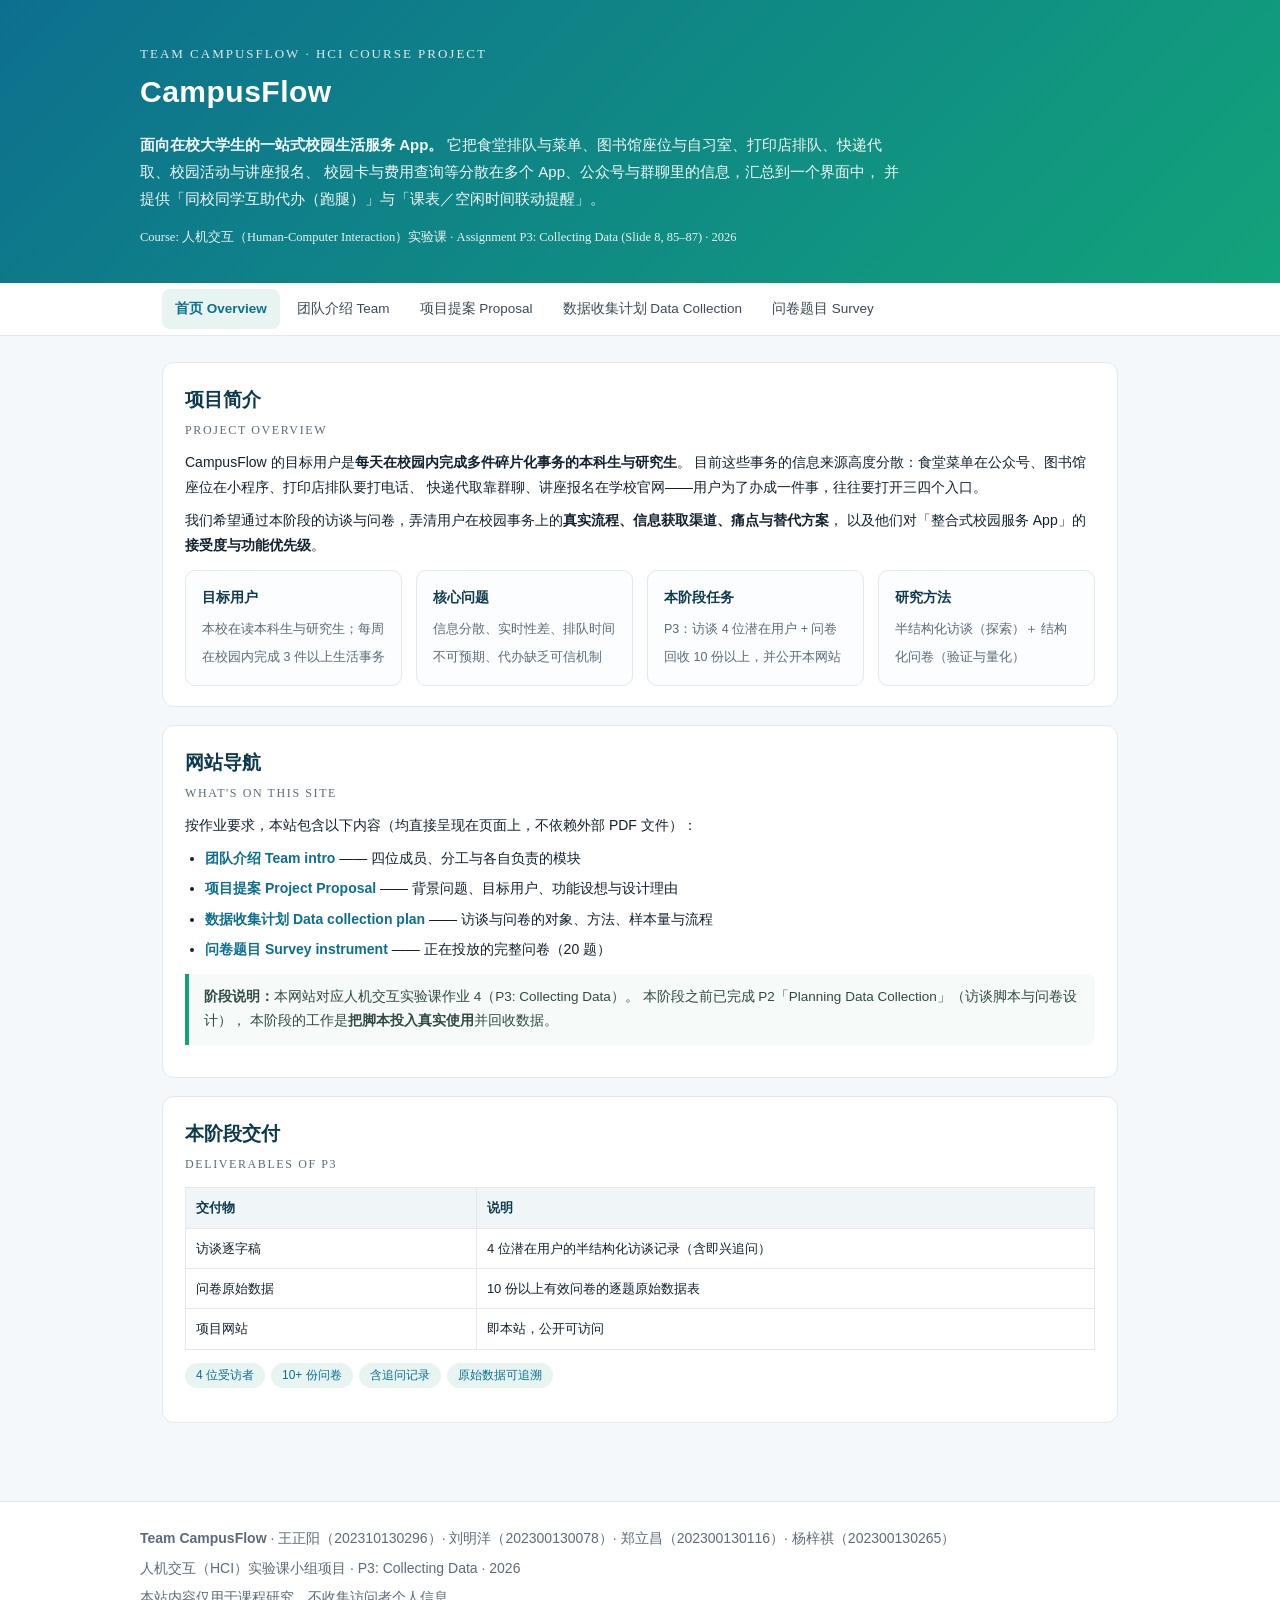
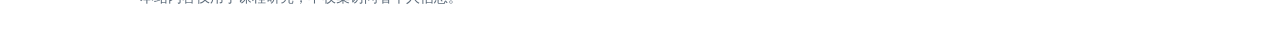
==== index.html @ 95fa84dc "CampusFlow 项目网站：团队介绍 / 项目提案 / 数据收集计划 / 问卷题目（人机交互实验课 P3 Collecting Data）" ====
<!DOCTYPE html>
<html lang="zh-CN">
<head>
<meta charset="utf-8">
<meta name="viewport" content="width=device-width, initial-scale=1">
<title>CampusFlow · 一站式校园生活服务 App｜项目网站</title>
<meta name="description" content="CampusFlow —— 面向在校大学生的一站式校园生活服务 App。人机交互实验课小组项目（P3: Collecting Data）项目网站。">
<link rel="stylesheet" href="style.css">
</head>
<body>

<header class="hero">
  <div class="wrap">
    <div class="en">Team CampusFlow &middot; HCI Course Project</div>
    <h1>CampusFlow</h1>
    <p class="lead"><b>面向在校大学生的一站式校园生活服务 App。</b>
      它把食堂排队与菜单、图书馆座位与自习室、打印店排队、快递代取、校园活动与讲座报名、
      校园卡与费用查询等分散在多个 App、公众号与群聊里的信息，汇总到一个界面中，
      并提供「同校同学互助代办（跑腿）」与「课表／空闲时间联动提醒」。</p>
    <div class="meta">Course: 人机交互（Human-Computer Interaction）实验课 · Assignment P3: Collecting Data (Slide 8, 85–87) · 2026</div>
  </div>
</header>

<nav class="top">
  <div class="wrap">
    <a class="on" href="index.html">首页 Overview</a>
    <a href="team.html">团队介绍 Team</a>
    <a href="proposal.html">项目提案 Proposal</a>
    <a href="data-collection.html">数据收集计划 Data Collection</a>
    <a href="survey.html">问卷题目 Survey</a>
  </div>
</nav>

<main class="wrap">

  <section class="card">
    <h2>项目简介<span class="en">Project Overview</span></h2>
    <p>CampusFlow 的目标用户是<b>每天在校园内完成多件碎片化事务的本科生与研究生</b>。
       目前这些事务的信息来源高度分散：食堂菜单在公众号、图书馆座位在小程序、打印店排队要打电话、
       快递代取靠群聊、讲座报名在学校官网——用户为了办成一件事，往往要打开三四个入口。</p>
    <p>我们希望通过本阶段的访谈与问卷，弄清用户在校园事务上的<b>真实流程、信息获取渠道、痛点与替代方案</b>，
       以及他们对「整合式校园服务 App」的<b>接受度与功能优先级</b>。</p>
    <div class="grid">
      <div class="tile"><b>目标用户</b><span>本校在读本科生与研究生；每周在校园内完成 3 件以上生活事务</span></div>
      <div class="tile"><b>核心问题</b><span>信息分散、实时性差、排队时间不可预期、代办缺乏可信机制</span></div>
      <div class="tile"><b>本阶段任务</b><span>P3：访谈 4 位潜在用户 + 问卷回收 10 份以上，并公开本网站</span></div>
      <div class="tile"><b>研究方法</b><span>半结构化访谈（探索）＋ 结构化问卷（验证与量化）</span></div>
    </div>
  </section>

  <section class="card">
    <h2>网站导航<span class="en">What's on this site</span></h2>
    <p>按作业要求，本站包含以下内容（均直接呈现在页面上，不依赖外部 PDF 文件）：</p>
    <ul>
      <li><a href="team.html"><b>团队介绍 Team intro</b></a> —— 四位成员、分工与各自负责的模块</li>
      <li><a href="proposal.html"><b>项目提案 Project Proposal</b></a> —— 背景问题、目标用户、功能设想与设计理由</li>
      <li><a href="data-collection.html"><b>数据收集计划 Data collection plan</b></a> —— 访谈与问卷的对象、方法、样本量与流程</li>
      <li><a href="survey.html"><b>问卷题目 Survey instrument</b></a> —— 正在投放的完整问卷（20 题）</li>
    </ul>
    <div class="note"><b>阶段说明：</b>本网站对应人机交互实验课作业 4（P3: Collecting Data）。
      本阶段之前已完成 P2「Planning Data Collection」（访谈脚本与问卷设计），
      本阶段的工作是<b>把脚本投入真实使用</b>并回收数据。</div>
  </section>

  <section class="card">
    <h2>本阶段交付<span class="en">Deliverables of P3</span></h2>
    <table>
      <tr><th style="width:32%">交付物</th><th>说明</th></tr>
      <tr><td>访谈逐字稿</td><td>4 位潜在用户的半结构化访谈记录（含即兴追问）</td></tr>
      <tr><td>问卷原始数据</td><td>10 份以上有效问卷的逐题原始数据表</td></tr>
      <tr><td>项目网站</td><td>即本站，公开可访问</td></tr>
    </table>
    <p><span class="pill">4 位受访者</span><span class="pill">10+ 份问卷</span><span class="pill">含追问记录</span><span class="pill">原始数据可追溯</span></p>
  </section>

</main>

<footer>
  <div class="wrap">
    <p><b>Team CampusFlow</b> · 王正阳（202310130296）· 刘明洋（202300130078）· 郑立昌（202300130116）· 杨梓祺（202300130265）</p>
    <p>人机交互（HCI）实验课小组项目 · P3: Collecting Data · 2026</p>
    <p>本站内容仅用于课程研究，不收集访问者个人信息。</p>
  </div>
</footer>

</body>
</html>
---- style.css ----
/* CampusFlow 项目网站 · 共用样式 */
:root{
  --ink:#12212e; --sub:#5c6b7a; --line:#e2e9ef; --bg:#f5f8fa; --card:#ffffff;
  --brand:#0d6f8f; --brand2:#12a37a; --acc:#e8f4f2;
}
*{box-sizing:border-box}
html{scroll-behavior:smooth}
body{
  margin:0; background:var(--bg); color:var(--ink); line-height:1.8;
  font-family:-apple-system,"Segoe UI","PingFang SC","Hiragino Sans GB","Microsoft YaHei",sans-serif;
}
a{color:var(--brand); text-decoration:none}
a:hover{text-decoration:underline}
header.hero{
  background:linear-gradient(135deg,#0d6f8f 0%,#12a37a 100%);
  color:#fff; padding:42px 22px 34px;
}
.wrap{max-width:1000px; margin:0 auto}
.hero h1{margin:0 0 6px; font-size:30px; letter-spacing:.5px}
.hero .en{font-family:Georgia,"Times New Roman",serif; font-size:13px; letter-spacing:2px; opacity:.85; text-transform:uppercase}
.hero p.lead{margin:12px 0 0; font-size:15px; max-width:760px; opacity:.95}
.hero .meta{margin-top:14px; font-size:12.5px; opacity:.9; font-family:Georgia,"Times New Roman",serif}
nav.top{background:#fff; border-bottom:1px solid var(--line); position:sticky; top:0; z-index:9}
nav.top .wrap{display:flex; align-items:center; gap:4px; padding:0 22px; height:52px; overflow-x:auto}
nav.top a{padding:8px 13px; border-radius:8px; font-size:13.5px; color:#3b4b59; white-space:nowrap}
nav.top a.on,nav.top a:hover{background:var(--acc); color:var(--brand); text-decoration:none; font-weight:600}
main{padding:26px 22px 60px}
section.card{background:var(--card); border:1px solid var(--line); border-radius:12px; padding:20px 22px; margin:0 0 18px}
h2{font-size:19px; margin:0 0 4px; color:#0e3a4d}
h2 .en{display:block; font-family:Georgia,"Times New Roman",serif; font-size:12px; letter-spacing:1.6px; color:var(--sub); font-weight:400; text-transform:uppercase; margin-top:3px}
h3{font-size:15px; margin:20px 0 6px; color:#0d6f8f}
p{margin:8px 0; font-size:14px}
ul,ol{margin:8px 0 8px 20px; padding:0}
li{font-size:14px; margin:5px 0}
.grid{display:grid; grid-template-columns:repeat(auto-fit,minmax(210px,1fr)); gap:14px; margin-top:12px}
.tile{background:#fbfdfe; border:1px solid var(--line); border-radius:10px; padding:14px 16px}
.tile b{display:block; font-size:14px; color:#0e3a4d; margin-bottom:3px}
.tile span{font-size:12.5px; color:var(--sub)}
.member{display:flex; gap:14px; align-items:flex-start; padding:14px 0; border-bottom:1px dashed var(--line)}
.member:last-child{border-bottom:0}
.avatar{width:52px; height:52px; border-radius:50%; background:linear-gradient(135deg,#0d6f8f,#12a37a); color:#fff;
  display:flex; align-items:center; justify-content:center; font-size:17px; flex:0 0 52px; font-weight:700}
.member .who{font-size:15px; font-weight:700}
.member .sid{font-family:Georgia,"Times New Roman",serif; font-size:12px; color:var(--sub); margin-left:8px; font-weight:400}
.member .role{margin-top:4px; font-size:13px; color:#3b4b59}
table{width:100%; border-collapse:collapse; margin:12px 0; font-size:13px}
th,td{border:1px solid var(--line); padding:8px 10px; text-align:left; vertical-align:top}
th{background:#f0f6f8; color:#0e3a4d; font-weight:600}
td.c,th.c{text-align:center}
.note{background:#f6fbf9; border-left:4px solid var(--brand2); border-radius:0 8px 8px 0; padding:11px 15px; margin:12px 0; font-size:13.5px; color:#2f4a44}
.qbox{background:#fbfdfe; border:1px solid var(--line); border-left:3px solid var(--brand); border-radius:0 8px 8px 0; padding:11px 15px; margin:10px 0}
.qbox .q{font-size:13.8px; font-weight:600; color:#0e3a4d}
.qbox .f{font-size:13px; color:#4a5a68; margin-top:4px; padding-left:12px; border-left:2px solid #d8e3ea}
.qbox .f b{color:#0d6f8f}
footer{border-top:1px solid var(--line); background:#fff; padding:20px 22px 34px; font-size:12.5px; color:var(--sub)}
footer .wrap p{margin:4px 0}
.pill{display:inline-block; background:var(--acc); color:var(--brand); border-radius:20px; padding:2px 11px; font-size:12px; margin:0 6px 6px 0}
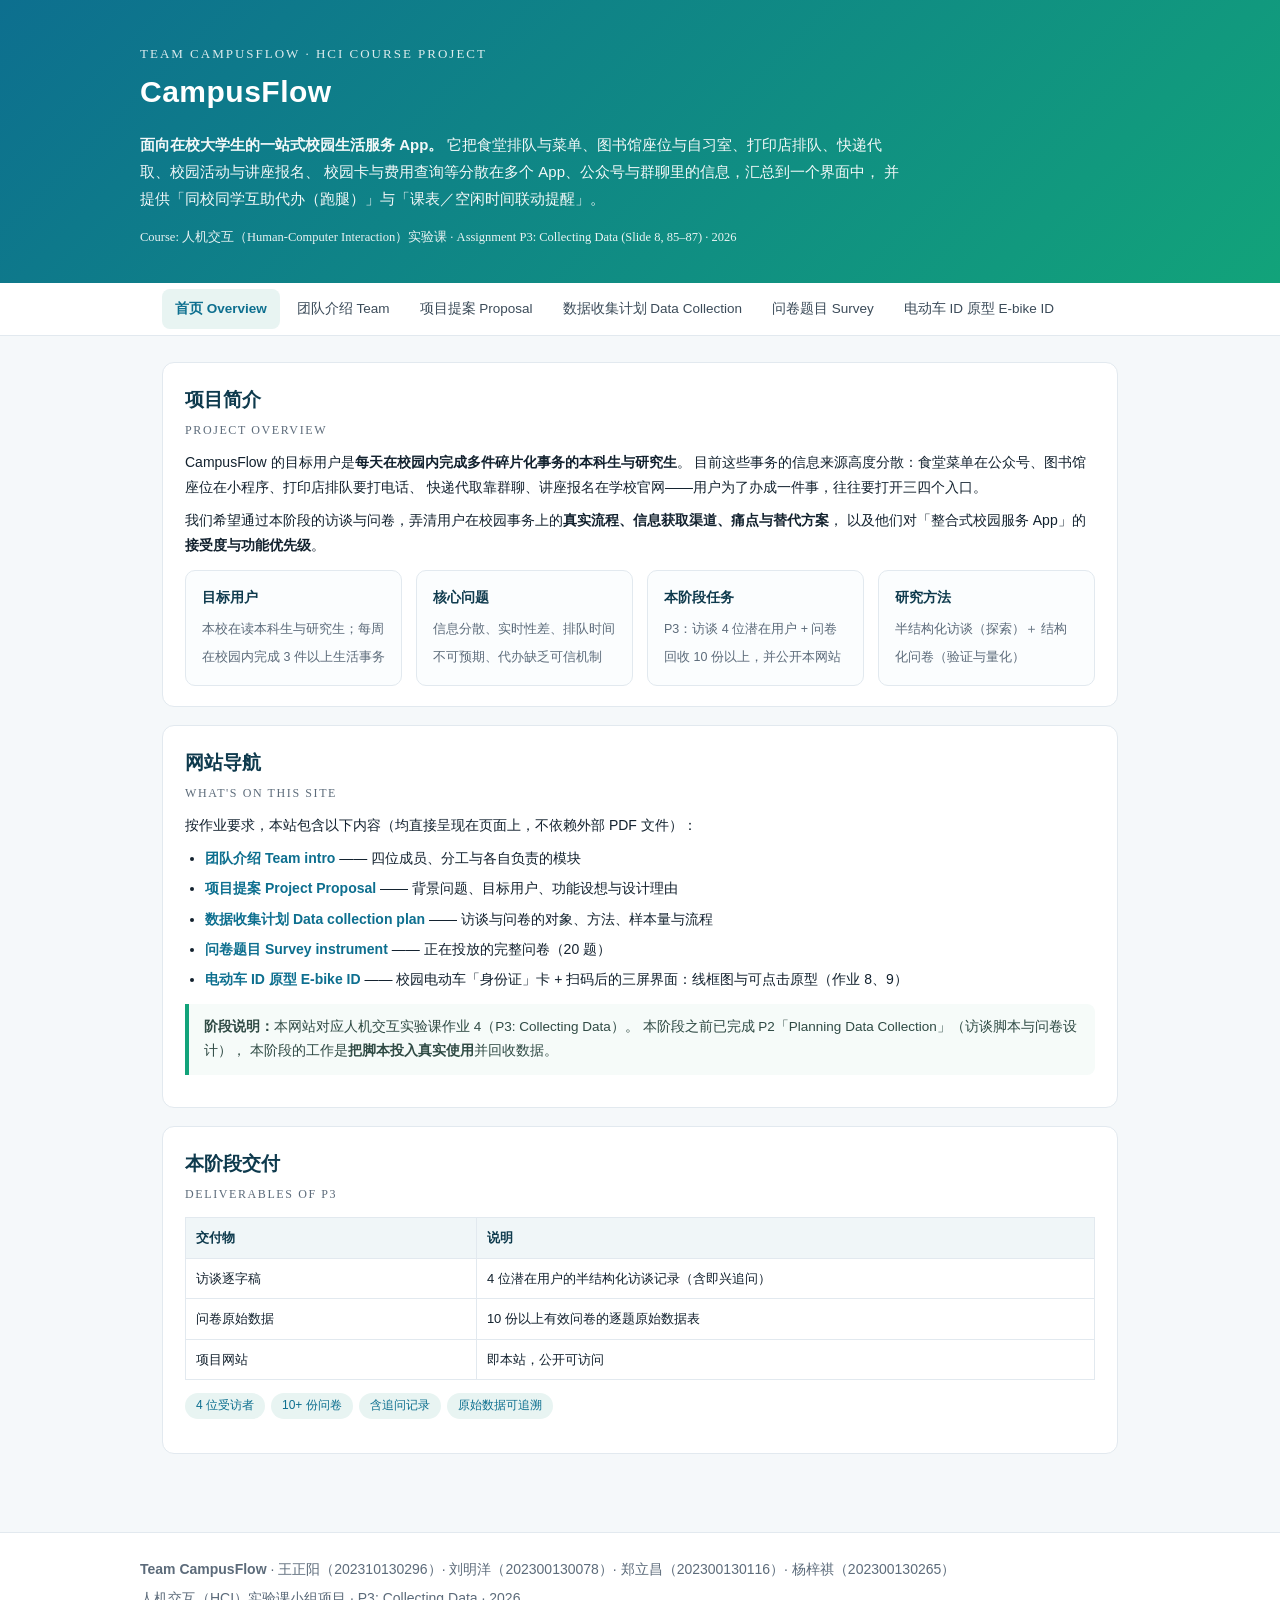
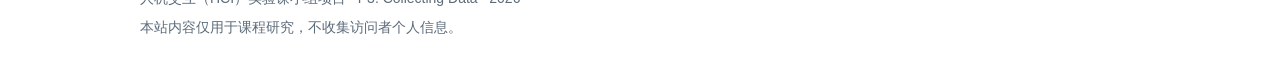
==== commit 9d6aa11c: "新增栏目：校园电动车 ID 原型（ID 卡 + 扫码后三屏 + 可点击原型）" ====
--- a/index.html
+++ b/index.html
@@ -28,6 +28,7 @@
     <a href="proposal.html">项目提案 Proposal</a>
     <a href="data-collection.html">数据收集计划 Data Collection</a>
     <a href="survey.html">问卷题目 Survey</a>
+    <a href="ebike/index.html">电动车 ID 原型 E-bike ID</a>
   </div>
 </nav>
 
@@ -56,6 +57,7 @@
       <li><a href="proposal.html"><b>项目提案 Project Proposal</b></a> —— 背景问题、目标用户、功能设想与设计理由</li>
       <li><a href="data-collection.html"><b>数据收集计划 Data collection plan</b></a> —— 访谈与问卷的对象、方法、样本量与流程</li>
       <li><a href="survey.html"><b>问卷题目 Survey instrument</b></a> —— 正在投放的完整问卷（20 题）</li>
+      <li><a href="ebike/index.html"><b>电动车 ID 原型 E-bike ID</b></a> —— 校园电动车「身份证」卡 + 扫码后的三屏界面：线框图与可点击原型（作业 8、9）</li>
     </ul>
     <div class="note"><b>阶段说明：</b>本网站对应人机交互实验课作业 4（P3: Collecting Data）。
       本阶段之前已完成 P2「Planning Data Collection」（访谈脚本与问卷设计），
